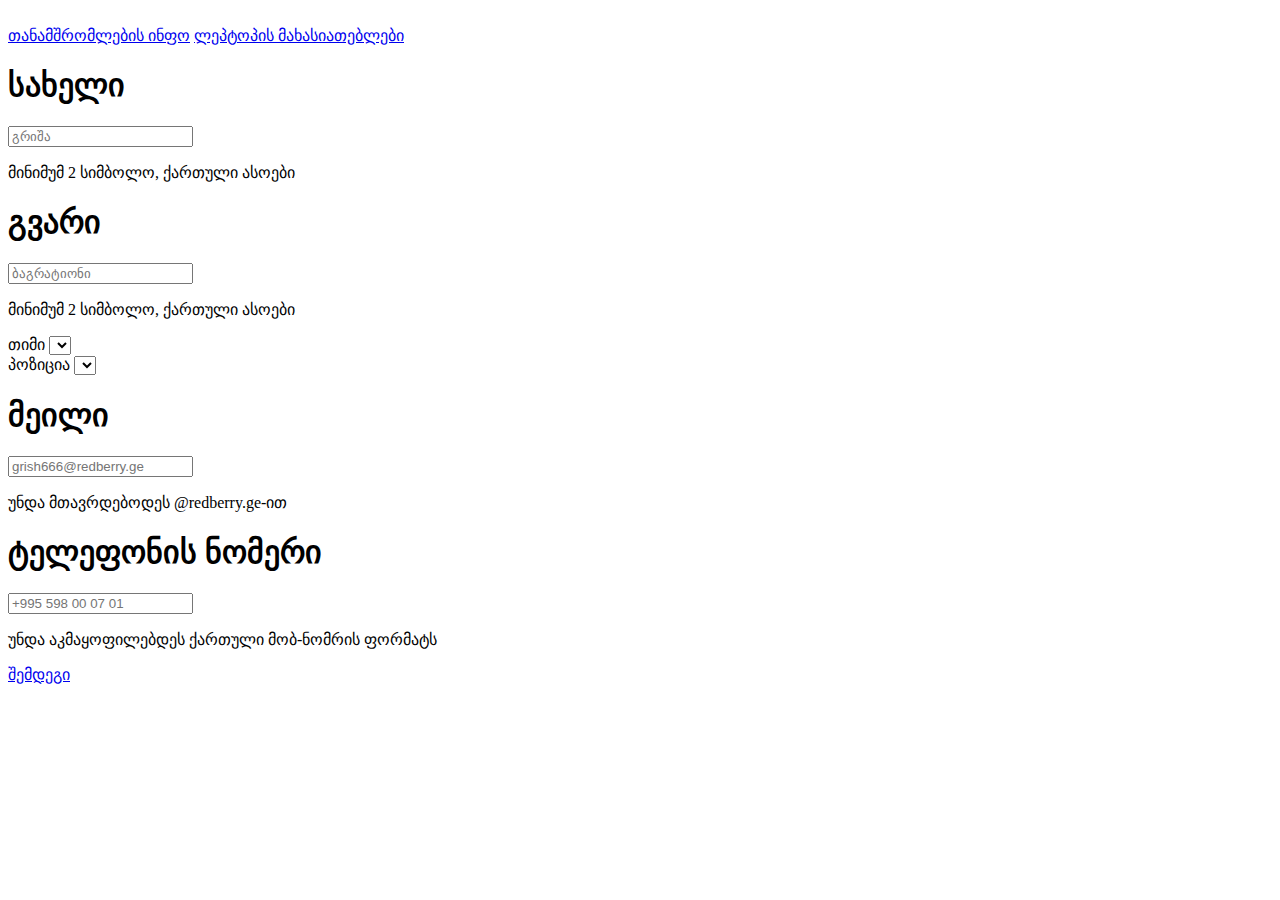
==== employes-info.html @ cf0d540f "Update employes-info.html" ====
<!DOCTYPE html>
<html lang="en">
<head>
    <meta charset="UTF-8">
    <meta http-equiv="X-UA-Compatible" content="IE=edge">
    <meta name="viewport" content="width=device-width, initial-scale=1.0">
    <link rel="stylesheet" href="style.css">
    <link href="//db.onlinewebfonts.com/c/9da41c570d5a221cb2486d78769a076d?family=Neue+Helvetica" rel="stylesheet" type="text/css"/>
    <link href="http://fonts.cdnfonts.com/css/helvetica-neue-9" rel="stylesheet">
    <title>Document</title>




</head>
<body>
    <header>
        <div class="back-btn">
            <a href="index.html"><img src="assets/back-btn.svg" alt=""></a>
        </div>
        <div class="infos">
            <a href="employes-info.html">თანამშრომლების ინფო</a>
            <a href="laptops-info.html">ლეპტოპის მახასიათებლები</a>
        </div>
        <div class="line"></div>
    </header>

    <div class="emloyes-container">
        <form id="empl-form" action="" onsubmit="return validate();">
            <div class="names">
                <div class="name">
                    <h1>სახელი</h1>
                    <input id="nameInput" type="text" placeholder="გრიშა">
                    <span id="message1" style="color: red">
                    </span>
                    <span id="message3" style="color: red">
                    </span>
                    <p>მინიმუმ 2 სიმბოლო, ქართული ასოები</p>
                </div>
                <div class="name">
                    <h1>გვარი</h1>
                    <input type="text" placeholder="ბაგრატიონი" id="lastnameInput">
                    <span id="message2" style="color: red">
                    </span>
                    <span id="message4" style="color: red">
                    </span>
                    <p>მინიმუმ 2 სიმბოლო, ქართული ასოები</p>
                </div>
            </div>

            <div class="teams">
                <label for="teams">თიმი</label>
                <select list="teams" class="teams-select" id="ddlView1">
                </select>
                <span id="message5" style="color: red">
                </span>
            </div>

            <div class="teams">
                <label for="teams">პოზიცია</label>
                <select list="teams" class="teams-select" id="ddlView2">
                </select>
                <span id="message6" style="color: red">
                </span>
            </div>

            <div class="contactInfo">
                <div class="email">
                    <h1>მეილი</h1>
                    <input type="email" placeholder="grish666@redberry.ge" id="email">
                    <span id="message7" style="color: red">
                    </span>
                    <span id="message9" style="color: red">
                    </span>
                    <p>უნდა მთავრდებოდეს @redberry.ge-ით</p>
                </div>
                <div class="contactNo">
                    <h1>ტელეფონის ნომერი</h1>
                    <input type="text" placeholder="+995 598 00 07 01" id="contactNo">
                    <span id="message8" style="color: red">
                    </span>
                    <span id="message10" style="color: red">
                    </span>
                    <p>უნდა აკმაყოფილებდეს ქართული მობ-ნომრის ფორმატს</p>
                </div>
            </div>

            <div class="next">
                <a href="laptops-info.html">შემდეგი</a>
            </div>

            <footer>
                <div class="rocketer-logo">
                    <img src="assets/rocketer-logo.svg" alt="">
                </div>
            </footer>
        </form>
    </div>
    
    <script src="employes.js"></script>
</body>
</html>
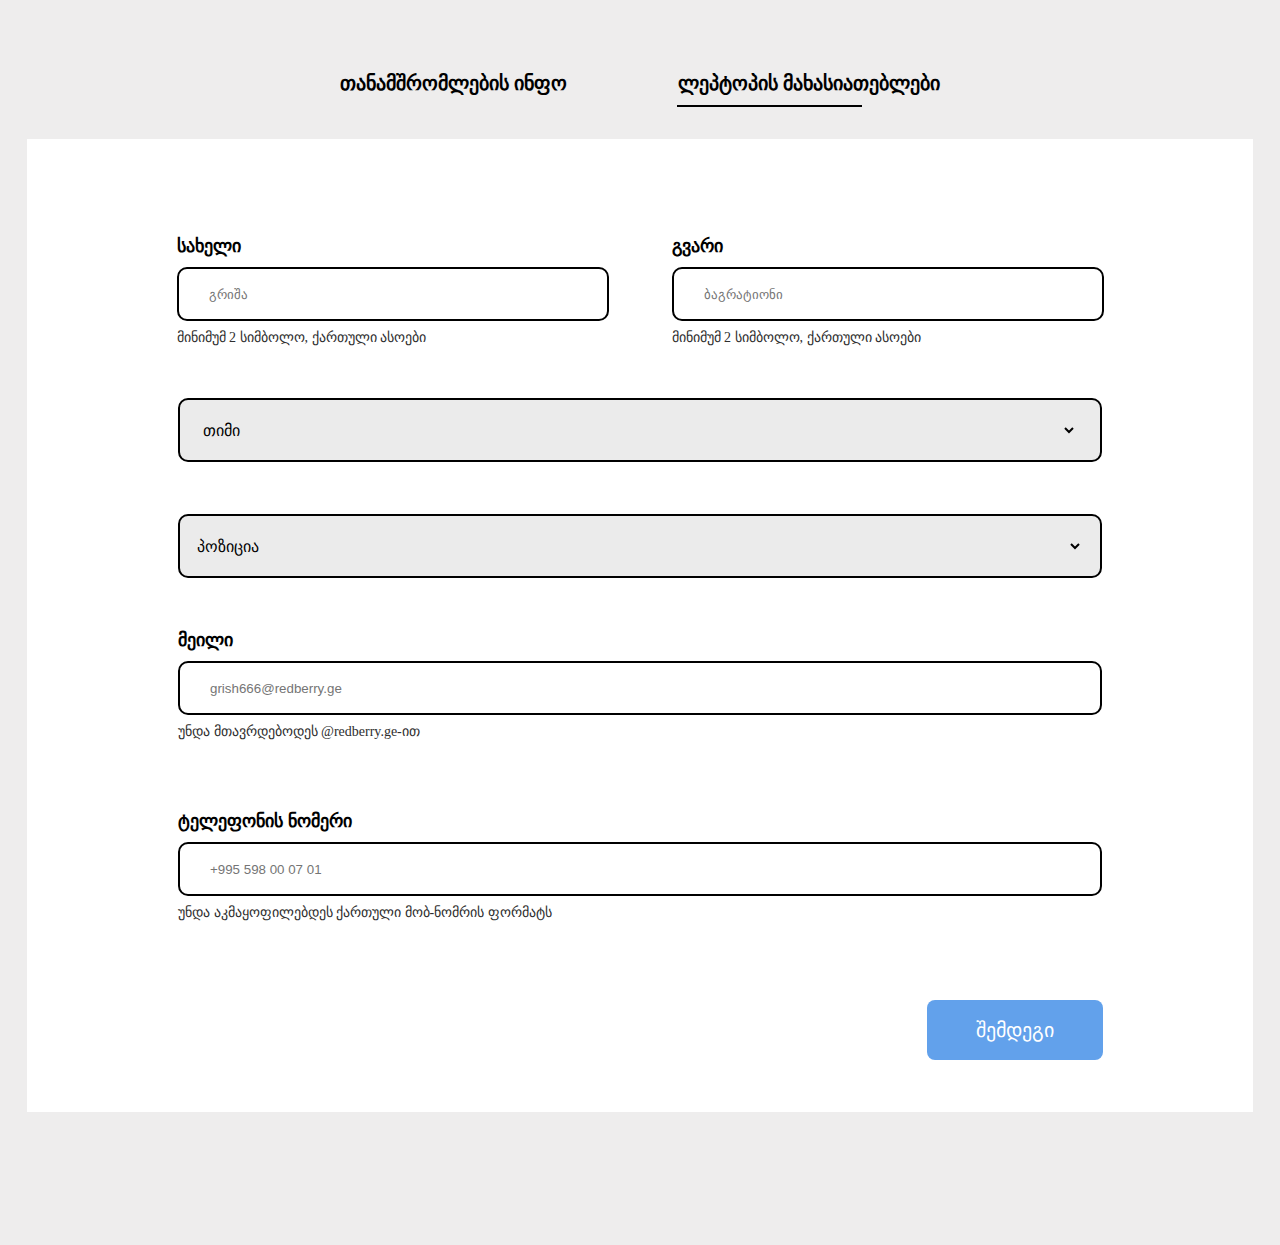
==== commit 86864bb9: "change next button" ====
--- a/employes-info.html
+++ b/employes-info.html
@@ -26,69 +26,46 @@
     </header>
 
     <div class="emloyes-container">
-        <form id="empl-form" action="" onsubmit="return validate();">
+        <form id="empl-form" action="">
             <div class="names">
                 <div class="name">
                     <h1>სახელი</h1>
                     <input id="nameInput" type="text" placeholder="გრიშა">
-                    <span id="message1" style="color: red">
-                    </span>
-                    <span id="message3" style="color: red">
-                    </span>
                     <p>მინიმუმ 2 სიმბოლო, ქართული ასოები</p>
                 </div>
                 <div class="name">
                     <h1>გვარი</h1>
-                    <input type="text" placeholder="ბაგრატიონი" id="lastnameInput">
-                    <span id="message2" style="color: red">
-                    </span>
-                    <span id="message4" style="color: red">
-                    </span>
+                    <input type="text" placeholder="ბაგრატიონი">
                     <p>მინიმუმ 2 სიმბოლო, ქართული ასოები</p>
                 </div>
             </div>
 
             <div class="teams">
                 <label for="teams">თიმი</label>
-                <select list="teams" class="teams-select" id="ddlView1">
+                <select list="teams" class="teams-select">
                 </select>
-                <span id="message5" style="color: red">
-                </span>
+            </div>
+            <div class="teams">
+                <label for="teams">პოზიცია</label>
+                <select list="teams" class="teams-select">
+                </select>
             </div>
 
-            <div class="teams">
-                <label for="teams">პოზიცია</label>
-                <select list="teams" class="teams-select" id="ddlView2">
-                </select>
-                <span id="message6" style="color: red">
-                </span>
-            </div>
-
-            <div class="contactInfo">
+            <div class="emails">
                 <div class="email">
                     <h1>მეილი</h1>
-                    <input type="email" placeholder="grish666@redberry.ge" id="email">
-                    <span id="message7" style="color: red">
-                    </span>
-                    <span id="message9" style="color: red">
-                    </span>
+                    <input type="email" placeholder="grish666@redberry.ge">
                     <p>უნდა მთავრდებოდეს @redberry.ge-ით</p>
                 </div>
-                <div class="contactNo">
+                <div class="email">
                     <h1>ტელეფონის ნომერი</h1>
-                    <input type="text" placeholder="+995 598 00 07 01" id="contactNo">
-                    <span id="message8" style="color: red">
-                    </span>
-                    <span id="message10" style="color: red">
-                    </span>
+                    <input type="email" placeholder="+995 598 00 07 01">
                     <p>უნდა აკმაყოფილებდეს ქართული მობ-ნომრის ფორმატს</p>
                 </div>
             </div>
-
             <div class="next">
                 <a href="laptops-info.html">შემდეგი</a>
             </div>
-
             <footer>
                 <div class="rocketer-logo">
                     <img src="assets/rocketer-logo.svg" alt="">
@@ -96,7 +73,7 @@
             </footer>
         </form>
     </div>
-    
+
     <script src="employes.js"></script>
 </body>
-</html>
+</html>--- a/style.css
+++ b/style.css
@@ -0,0 +1,473 @@
+*,
+*::before,
+*::after {
+    margin: 0;
+    padding: 0;
+}
+
+body {
+    background-color: #eeeded;
+
+}
+
+.landing-container {
+    width: 1980px;
+    height: 1080px;
+    display: flex;
+    flex-direction: column;
+    align-items: center;
+}
+
+.landing-container .logo {
+    margin-top: 79px;
+    margin-bottom: 85px;
+}
+
+.landing-container .logo img {
+    width: 112px;
+    height: 18px;
+}
+
+.landing-container .logo-2 {
+    width: 781px;
+    height: 482px;
+    margin-bottom: 123px;
+    background-image: url(assets/landing-logo.svg);
+}
+
+.landing-container a {
+    width: 387px;
+    height: 40px;
+    background-color: #62A1EB;
+    margin-bottom: 26px;
+    text-decoration: none;
+    color: white;
+    border-radius: 10px;
+    display: flex;
+    justify-content: center;
+    align-items: center;
+    font-size: 20px;
+    font-family: 'Helvetica Neue';
+}
+
+header .back-btn {
+    margin-top: 53px;
+    margin-left: 70px;
+}
+
+header .infos {
+    width: 600px;
+    margin: auto;
+    display: flex;
+    justify-content: space-between;
+}
+
+header .infos a {
+    text-decoration: none;
+    color: black;
+    font-size: 20px;
+    font-family: 'Helvetica Neue';
+    font-weight: 700;
+}
+
+header .line {
+    width: 185px;
+    height: 2px;
+    background-color: black;
+    transform: translate(677px, 10px);
+}
+
+.emloyes-container {
+    width: 1226px;
+    height: 973px;
+    background-color: white;
+    margin: auto;
+    margin-top: 42px;
+}
+
+.emloyes-container form .names,
+.laptops-container form .names {
+    display: flex;
+    justify-content: center;
+    gap: 63px;
+}
+
+.emloyes-container form .names .name h1,
+.laptops-container form .names h1 {
+    font-size: 18px;
+    font-family: 'Helvetica Neue';
+    margin-top: 96px;
+    margin-bottom: 10px;
+}
+
+.emloyes-container form .names .name p,
+.emails .email p,
+.laptops-container form .names p {
+    font-size: 14px;
+    font-family: 'Helvetica Neue';
+    margin-top: 8px;
+    color: #2E2E2E;
+}
+
+.emloyes-container form .names .name input,
+.laptops-container form .names input {
+    width: 408px;
+    height: 50px;
+    border: 2px solid black;
+    border-radius: 10px;
+    padding: 0 0 0 20px;
+}
+
+::placeholder {
+    font-size: 16x;
+}
+
+.emloyes-container form .teams {
+    width: 920px;
+    height: 60px;
+    margin: auto;
+    border: 2px solid black;
+    display: flex;
+    gap: 640px;
+    justify-content: space-around;
+    align-items: center;
+    background-color: #EBEBEB;
+    border-radius: 10px;
+    margin-top: 52px;
+}
+
+.emloyes-container form .teams select {
+    width: 150px;
+    height: 40px;
+    background: none;
+    border: none;
+}
+
+.emloyes-container form .emails .email {
+    width: 924px;
+    height: 130px;
+    margin: auto;
+}
+
+.emloyes-container form .emails .email h1 {
+    font-size: 18px;
+    font-family: 'Helvetica Neue';
+    margin-top: 51px;
+    margin-bottom: 10px;
+}
+
+.emloyes-container form .emails .email input {
+    width: 900px;
+    height: 50px;
+    border: 2px solid black;
+    border-radius: 10px;
+    padding: 0 0 0 20px;
+}
+
+.emloyes-container form .next,
+.laptops-container form .next {
+    width: 176px;
+    height: 60px;
+    background-color: #62A1EB;
+    display: flex;
+    justify-content: center;
+    align-items: center;
+    border-radius: 8px;
+    margin-left: 900px;
+    margin-top: 60px;
+}
+
+.emloyes-container form .next a,
+.laptops-container form .next a {
+    text-decoration: none;
+    color: white;
+    font-size: 20px;
+    font-family: 'Helvetica Neue';
+}
+
+.laptops-container form .next-prev .prev a {
+    text-decoration: none;
+    color: #62A1EB;
+    font-size: 18px;
+    font-family: 'Helvetica Neue';
+    line-height: 21px;
+}
+
+.laptops-container form .next-prev .prev {
+    transform: translate(157px, 104px);
+}
+
+footer .rocketer-logo {
+    width: 85px;
+    height: 85px;
+    margin: auto;
+    margin-top: 100px;
+    margin-bottom: 100px;
+}
+
+.laptops-container {
+    width: 1226px;
+    height: 1571px;
+    background-color: white;
+    margin: auto;
+    margin-top: 42px;
+}
+
+.laptops-container form .upload {
+    width: 878px;
+    height: 423px;
+    margin: auto;
+    border: 2px dashed #4386A9;
+    border-radius: 18px;
+    transform: translateY(60px);
+    display: flex;
+    flex-direction: column;
+    justify-content: center;
+    align-items: center;
+}
+
+.laptops-container form .upload h1 {
+    width: 195px;
+    height: 76px;
+    color: #4386A9;
+    font-size: 20px;
+    font-family: 'Helvetica Neue';
+}
+
+.laptops-container form .upload input {
+    color: transparent;
+}
+
+.laptops-container form .upload input::-webkit-file-upload-button {
+    visibility: hidden;
+}
+
+.laptops-container form .upload input::before {
+    content: 'ატვირთე';
+    color: white;
+    display: inline-block;
+    border: 1px solid #999;
+    border-radius: 3px;
+    cursor: pointer;
+    width: 233px;
+    height: 60px;
+    display: flex;
+    justify-content: center;
+    align-items: center;
+    background-color: #62A1EB;
+    font-size: 20px;
+    border-radius: 8px;
+    margin-top: 20px;
+}
+
+.laptops-container form .upload input:active {
+    outline: 0;
+}
+
+.laptops-container form .names .lap-brands {
+    background-color: #EBEBEB;
+    width: 400px;
+    height: 60px;
+    margin-top: 130px;
+    border-radius: 8px;
+    display: flex;
+    align-items: center;
+    justify-content: space-around;
+}
+
+.laptops-container form .names .lap-brands label {
+    font-size: 21px;
+    color: black;
+    font-family: 'Helvetica Neue';
+}
+
+.laptops-container form .names .lap-brands select {
+    width: 50px;
+    height: 40px;
+    background: none;
+    border: none;
+    font-weight: 500;
+}
+
+.laptops-container form .line-2 {
+    width: 888px;
+    height: 2px;
+    background-color: #C7C7C7;
+    margin: auto;
+    margin-top: 52px;
+}
+
+.laptops-container form .cpu-info {
+    display: flex;
+    align-items: center;
+    justify-content: center;
+    gap: 30px;
+    margin-top: 70px;
+}
+
+.laptops-container form .cpu-info .cpu {
+    width: 277px;
+    height: 60px;
+    background-color: #EBEBEB;
+    display: flex;
+    align-items: center;
+    justify-content: space-around;
+    border-radius: 8px;
+}
+
+.laptops-container form .cpu-info .cpu select {
+    width: 60px;
+    border: none;
+    background: none;
+}
+
+.laptops-container form .cpu-info .cpu-core h1 {
+    font-size: 18px;
+    font-family: 'Helvetica Neue';
+}
+
+.laptops-container form .cpu-info .cpu-core input {
+    width: 276px;
+    height: 60px;
+    border-radius: 8px;
+    margin: 10px 0;
+    border: 2px solid #8AC0E2;
+}
+
+::placeholder {
+    padding: 10px 0 0 10px;
+}
+
+.laptops-container form .cpu-info .cpu-core p {
+    color: #2E2E2E;
+    font-size: 14px;
+    font-family: 'Helvetica Neue';
+    font-weight: 300;
+}
+
+.laptops-container form .ram-info {
+    display: flex;
+    align-items: flex-start;
+    gap: 60px;
+    margin-left: 160px;
+    margin-top: 50px;
+}
+
+.laptops-container form .ram-info .ram h1,
+.laptops-container form .ram-info .memory-type h1,
+.laptops-container form .dates .date h1,
+.laptops-container form .dates .price h1,
+.laptops-container form .laptop h1 {
+    font-size: 18px;
+    font-family: 'Helvetica Neue';
+}
+
+.laptops-container form .ram-info .ram input,
+.laptops-container form .dates .date input,
+.laptops-container form .dates .price input {
+    width: 407px;
+    height: 60px;
+    border: 2px solid #62A1EB;
+    border-radius: 8px;
+    margin: 10px 0;
+}
+
+.laptops-container form .ram-info .memory-type .radios {
+    display: flex;
+    justify-content: space-between;
+    align-items: center;
+
+}
+
+.laptops-container form .ram-info .memory-type input {
+    margin: 30px 0;
+}
+
+.laptops-container form .ram-info .ram p,
+.laptops-container form .dates .price p {
+    font-size: 14px;
+    font-family: 'Helvetica Neue';
+}
+
+.laptops-container form .dates {
+    display: flex;
+    justify-content: center;
+    align-content: center;
+    gap: 90px;
+    margin-top: 60px;
+}
+
+.laptops-container form .laptop {
+    margin-left: 160px;
+}
+
+.laptops-container form .laptop h1 {
+    margin-top: 40px;
+    margin-bottom: 20px;
+}
+
+.laptops-container form .laptop .radios {
+    display: flex;
+    gap: 30px;
+}
+
+.popup-container {
+    width: 847px;
+    height: 537px;
+    background-color: white;
+    margin: auto;
+    display: flex;
+    justify-content: center;
+    align-items: center;
+    margin-top: 271px;
+    text-align: center;
+}
+
+.popup-container .popup .popup-links {
+    margin-top: 15px;
+    display: flex;
+    flex-direction: column;
+}
+
+.popup-container .popup .popup-links a {
+    text-decoration: none;
+    font-size: 20px;
+    font-family: 'Helvetica Neue';
+}
+
+.popup-container .popup .popup-links :first-child {
+    background-color: #62A1EB;
+    width: 297px;
+    height: 60px;
+    margin: auto;
+    display: flex;
+    justify-content: center;
+    align-items: center;
+    color: white;
+    border-radius: 8px;
+}
+
+.popup-container .popup .popup-links :last-child {
+    margin-top: 10px;
+    color: #62A1EB;
+}
+
+header .title {
+    display: flex;
+    justify-content: center;
+}
+
+.list-container {
+    width: 1178px;
+    background-color: white;
+    height: 1080px;
+    margin: auto;
+    margin-top: 80px;
+}
+
+
+.laptops-container form .next a {
+    width: 160px;
+    height: 80px;
+    transform: translate(42px, 24px);
+}